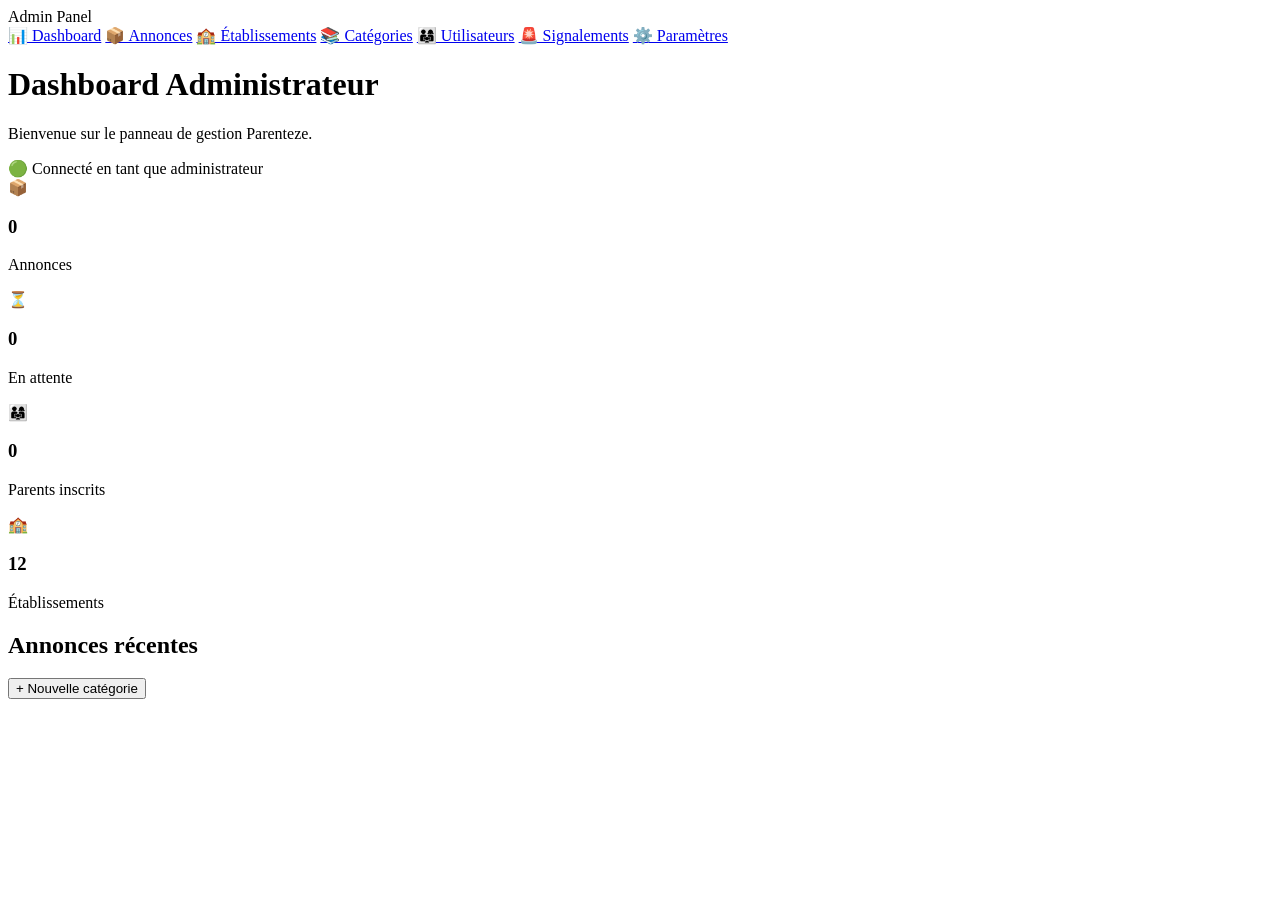
==== admin.html @ 51ce4161 "Enhance admin.html with dashboard and navigation" ====
<!DOCTYPE html>
        <span>Admin Panel</span>
      </div>
    </div>

    <nav class="sidebar-nav">
      <a class="active" href="#">📊 Dashboard</a>
      <a href="#annonces-section">📦 Annonces</a>
      <a href="#">🏫 Établissements</a>
      <a href="#">📚 Catégories</a>
      <a href="#">👨‍👩‍👧 Utilisateurs</a>
      <a href="#">🚨 Signalements</a>
      <a href="#">⚙️ Paramètres</a>
    </nav>

  </aside>

  <main class="dashboard-content">

    <div class="dashboard-header">
      <div>
        <h1>Dashboard Administrateur</h1>
        <p>Bienvenue sur le panneau de gestion Parenteze.</p>
      </div>

      <div class="admin-user">
        <span>🟢 Connecté en tant que administrateur</span>
      </div>
    </div>


    <section class="stats-grid">

      <div class="stat-card">
        <div class="stat-icon">📦</div>
        <div>
          <h3 id="statAds">0</h3>
          <p>Annonces</p>
        </div>
      </div>

      <div class="stat-card">
        <div class="stat-icon orange">⏳</div>
        <div>
          <h3 id="statPending">0</h3>
          <p>En attente</p>
        </div>
      </div>

      <div class="stat-card">
        <div class="stat-icon blue">👨‍👩‍👧</div>
        <div>
          <h3 id="statUsers">0</h3>
          <p>Parents inscrits</p>
        </div>
      </div>

      <div class="stat-card">
        <div class="stat-icon red">🏫</div>
        <div>
          <h3>12</h3>
          <p>Établissements</p>
        </div>
      </div>

    </section>


    <section id="annonces-section" class="dashboard-section">
      <div class="section-title-row">
        <h2>Annonces récentes</h2>
        <button class="btn btn-primary">+ Nouvelle catégorie</button>
      </div>

      <div id="adminAds" class="admin-ads-grid"></div>
    </section>

  </main>

</div>

</body>
</html>
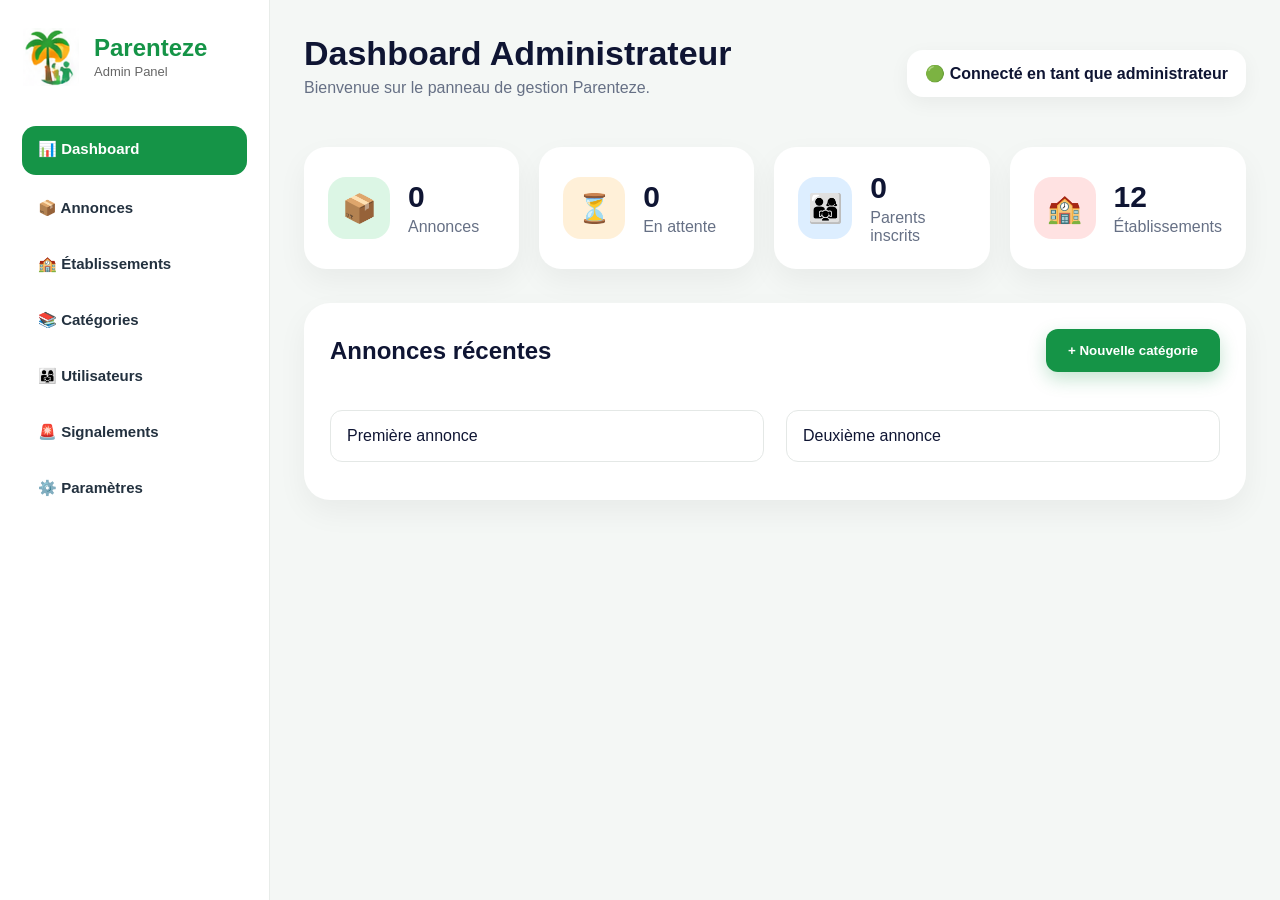
==== commit dde35087: "Update admin.html" ====
--- a/admin.html
+++ b/admin.html
@@ -1,16 +1,37 @@
 <!DOCTYPE html>
+<html lang="fr">
+<head>
+  <meta charset="UTF-8">
+  <meta name="viewport" content="width=device-width, initial-scale=1.0">
+  <title>Admin Parenteze</title>
+
+  <link rel="stylesheet" href="css/style.css">
+
+</head>
+
+<body class="admin-page">
+
+<div class="dashboard-layout">
+
+  <aside class="sidebar">
+
+    <div class="sidebar-logo">
+      <img src="assets/logo-parenteze.png">
+
+      <div>
+        <h2>Parenteze</h2>
         <span>Admin Panel</span>
       </div>
     </div>
 
     <nav class="sidebar-nav">
-      <a class="active" href="#">📊 Dashboard</a>
-      <a href="#annonces-section">📦 Annonces</a>
-      <a href="#">🏫 Établissements</a>
-      <a href="#">📚 Catégories</a>
-      <a href="#">👨‍👩‍👧 Utilisateurs</a>
-      <a href="#">🚨 Signalements</a>
-      <a href="#">⚙️ Paramètres</a>
+      <a class="active">📊 Dashboard</a>
+      <a>📦 Annonces</a>
+      <a>🏫 Établissements</a>
+      <a>📚 Catégories</a>
+      <a>👨‍👩‍👧 Utilisateurs</a>
+      <a>🚨 Signalements</a>
+      <a>⚙️ Paramètres</a>
     </nav>
 
   </aside>
@@ -18,45 +39,50 @@
   <main class="dashboard-content">
 
     <div class="dashboard-header">
+
       <div>
         <h1>Dashboard Administrateur</h1>
         <p>Bienvenue sur le panneau de gestion Parenteze.</p>
       </div>
 
       <div class="admin-user">
-        <span>🟢 Connecté en tant que administrateur</span>
+        🟢 Connecté en tant que administrateur
       </div>
+
     </div>
-
 
     <section class="stats-grid">
 
       <div class="stat-card">
         <div class="stat-icon">📦</div>
+
         <div>
-          <h3 id="statAds">0</h3>
+          <h3>0</h3>
           <p>Annonces</p>
         </div>
       </div>
 
       <div class="stat-card">
         <div class="stat-icon orange">⏳</div>
+
         <div>
-          <h3 id="statPending">0</h3>
+          <h3>0</h3>
           <p>En attente</p>
         </div>
       </div>
 
       <div class="stat-card">
         <div class="stat-icon blue">👨‍👩‍👧</div>
+
         <div>
-          <h3 id="statUsers">0</h3>
+          <h3>0</h3>
           <p>Parents inscrits</p>
         </div>
       </div>
 
       <div class="stat-card">
         <div class="stat-icon red">🏫</div>
+
         <div>
           <h3>12</h3>
           <p>Établissements</p>
@@ -65,14 +91,28 @@
 
     </section>
 
+    <section class="dashboard-section">
 
-    <section id="annonces-section" class="dashboard-section">
       <div class="section-title-row">
         <h2>Annonces récentes</h2>
-        <button class="btn btn-primary">+ Nouvelle catégorie</button>
+
+        <button class="btn btn-primary">
+          + Nouvelle catégorie
+        </button>
       </div>
 
-      <div id="adminAds" class="admin-ads-grid"></div>
+      <div class="admin-ads-grid">
+
+        <div class="admin-ad">
+          Première annonce
+        </div>
+
+        <div class="admin-ad">
+          Deuxième annonce
+        </div>
+
+      </div>
+
     </section>
 
   </main>
--- a/css/style.css
+++ b/css/style.css
@@ -0,0 +1,810 @@
+:root{
+  --green:#159447;
+  --green-dark:#087231;
+  --orange:#ff8a00;
+  --yellow:#ffbd2e;
+  --ink:#0f1533;
+  --muted:#5f6475;
+  --soft:#f5faf6;
+  --white:#fff;
+  --border:#e4e8e6;
+  --shadow:0 18px 45px rgba(20,50,30,.13);
+}
+
+*{
+  box-sizing:border-box;
+}
+
+body{
+  margin:0;
+  font-family:Inter,Arial,sans-serif;
+  color:var(--ink);
+  background:#fff;
+}
+
+a{
+  text-decoration:none;
+  color:inherit;
+}
+
+/* HEADER */
+
+.header{
+  height:78px;
+  display:flex;
+  align-items:center;
+  justify-content:space-between;
+  padding:0 28px;
+  background:#fff;
+  border-bottom:1px solid #edf0ee;
+  position:sticky;
+  top:0;
+  z-index:10;
+}
+
+.brand{
+  display:flex;
+  align-items:center;
+}
+
+.logo{
+  display:flex;
+  align-items:center;
+  gap:12px;
+}
+
+.logo img{
+  width:58px;
+  height:58px;
+  object-fit:contain;
+}
+
+.logo-text h1{
+  margin:0;
+  font-size:22px;
+  line-height:1;
+  color:var(--green);
+  font-weight:900;
+}
+
+.logo-text h1 span{
+  color:var(--orange);
+  font-size:14px;
+}
+
+.logo-text p{
+  margin:4px 0 0;
+  font-size:13px;
+  color:#555;
+  line-height:1.2;
+}
+
+nav{
+  display:flex;
+  gap:30px;
+  font-weight:700;
+  font-size:15px;
+}
+
+nav a.active{
+  color:var(--green);
+  border-bottom:3px solid var(--green);
+}
+
+.actions{
+  display:flex;
+  gap:10px;
+}
+
+/* BUTTONS */
+
+.btn{
+  border:0;
+  border-radius:12px;
+  padding:14px 22px;
+  font-weight:800;
+  cursor:pointer;
+  display:inline-block;
+  white-space:nowrap;
+}
+
+.btn-primary{
+  background:var(--green);
+  color:white;
+  box-shadow:0 7px 18px rgba(21,148,71,.25);
+}
+
+.btn-primary:hover{
+  background:var(--green-dark);
+}
+
+.btn-outline{
+  background:white;
+  border:1.5px solid var(--green);
+  color:var(--green);
+}
+
+.btn-light{
+  background:#fff;
+  color:var(--green);
+}
+
+.btn-orange{
+  background:var(--orange);
+  color:#fff;
+}
+
+.full{
+  width:100%;
+  margin:7px 0;
+}
+
+/* HERO */
+
+.hero{
+  min-height:480px;
+  display:grid;
+  grid-template-columns:1fr 1fr;
+  align-items:center;
+  padding:50px 70px 20px;
+  background:linear-gradient(90deg,#fff 0%,#fff 48%,#f3faf0 100%);
+  overflow:hidden;
+}
+
+.hero h1{
+  font-size:54px;
+  line-height:1.08;
+  margin:0 0 25px;
+  font-weight:900;
+  letter-spacing:-1.6px;
+}
+
+.hero h1 span{
+  color:var(--green);
+}
+
+.hero p{
+  max-width:520px;
+  font-size:18px;
+  line-height:1.6;
+  color:#202436;
+}
+
+.badges{
+  display:flex;
+  gap:45px;
+  margin-top:35px;
+}
+
+.badges div{
+  display:flex;
+  gap:10px;
+  align-items:center;
+  font-size:15px;
+}
+
+.hero-visual{
+  display:flex;
+  justify-content:center;
+  align-items:center;
+  overflow:hidden;
+}
+
+.hero-image{
+  width:100%;
+  max-width:520px;
+  height:auto;
+  object-fit:contain;
+  display:block;
+  border-radius:36px;
+  box-shadow:0 18px 40px rgba(0,0,0,0.08);
+}
+
+.doodle{
+  position:absolute;
+  font-size:48px;
+}
+
+.d1{
+  left:70px;
+  top:60px;
+}
+
+.d2{
+  right:70px;
+  top:35px;
+}
+
+.d3{
+  right:10px;
+  top:190px;
+}
+
+.d4{
+  left:30px;
+  bottom:110px;
+}
+
+/* SEARCH */
+
+.search-box{
+  width:min(1060px,90%);
+  margin:-30px auto 0;
+  background:#fff;
+  border-radius:14px;
+  box-shadow:var(--shadow);
+  padding:20px;
+  display:grid;
+  grid-template-columns:1fr 1fr 1fr auto;
+  gap:12px;
+  position:relative;
+  z-index:3;
+}
+
+select,
+input,
+textarea{
+  width:100%;
+  padding:17px;
+  border:1px solid var(--border);
+  border-radius:10px;
+  background:#fff;
+  font-size:15px;
+}
+
+textarea{
+  min-height:130px;
+  resize:vertical;
+}
+
+/* SECTIONS */
+
+.section{
+  padding:32px 65px;
+}
+
+.section h2{
+  text-align:center;
+  font-size:29px;
+  margin:0;
+  font-weight:900;
+}
+
+.underline{
+  width:55px;
+  height:3px;
+  background:var(--green);
+  margin:14px auto 34px;
+  border-radius:4px;
+}
+
+/* CATEGORIES */
+
+.category-grid{
+  display:grid;
+  grid-template-columns:repeat(6,1fr);
+  gap:16px;
+}
+
+.cat-card{
+  border:1px solid var(--border);
+  border-radius:11px;
+  text-align:center;
+  padding:28px 10px;
+  background:#fff;
+  transition:.2s;
+}
+
+.cat-card:hover{
+  transform:translateY(-4px);
+  box-shadow:var(--shadow);
+}
+
+.cat-icon{
+  width:78px;
+  height:78px;
+  border-radius:50%;
+  display:grid;
+  place-items:center;
+  margin:0 auto 15px;
+  font-size:38px;
+  background:#dcf4df;
+}
+
+.cat-card:nth-child(2) .cat-icon{
+  background:#dcefff;
+}
+
+.cat-card:nth-child(3) .cat-icon{
+  background:#fff0bd;
+}
+
+.cat-card:nth-child(4) .cat-icon{
+  background:#e7d9ff;
+}
+
+.cat-card:nth-child(5) .cat-icon{
+  background:#ffd9e6;
+}
+
+.cat-card:nth-child(6) .cat-icon{
+  background:#ffe4bf;
+}
+
+.cat-card h3{
+  font-size:17px;
+  margin:7px 0;
+  min-height:42px;
+}
+
+.cat-card small{
+  color:#555;
+}
+
+/* HOW */
+
+.how{
+  background:#f5fbf2;
+}
+
+.steps{
+  display:grid;
+  grid-template-columns:repeat(4,1fr);
+  gap:40px;
+  text-align:center;
+}
+
+.icon{
+  width:82px;
+  height:82px;
+  border-radius:50%;
+  background:white;
+  display:grid;
+  place-items:center;
+  margin:0 auto 20px;
+  font-size:35px;
+  box-shadow:0 10px 30px rgba(0,0,0,.08);
+}
+
+.step p{
+  color:#555;
+  line-height:1.5;
+}
+
+/* ADS */
+
+.ads-grid{
+  display:grid;
+  grid-template-columns:repeat(4,1fr);
+  gap:22px;
+  max-width:1120px;
+  margin:auto;
+}
+
+.ad{
+  border:1px solid var(--border);
+  border-radius:9px;
+  overflow:hidden;
+  background:#fff;
+}
+
+.ad-img{
+  height:150px;
+  background:#dde8dd;
+  display:grid;
+  place-items:center;
+  font-size:50px;
+}
+
+.ad-body{
+  padding:14px;
+}
+
+.tag{
+  display:inline-block;
+  border-radius:4px;
+  padding:6px 8px;
+  color:#fff;
+  font-size:12px;
+  font-weight:900;
+  margin-bottom:8px;
+}
+
+.tag.sell{
+  background:#ff7a00;
+}
+
+.tag.donate{
+  background:#20b15a;
+}
+
+.tag.search{
+  background:#3275dd;
+}
+
+.ad h3{
+  font-size:16px;
+  margin:4px 0;
+}
+
+.ad p{
+  color:#555;
+  font-size:13px;
+}
+
+.price{
+  color:var(--green);
+  font-weight:900;
+  font-size:18px;
+}
+
+.center{
+  text-align:center;
+  margin-top:25px;
+}
+
+/* FOOTER */
+
+.footer{
+  background:linear-gradient(90deg,#159447,#0f883f);
+  color:#fff;
+  padding:35px 90px;
+  display:flex;
+  justify-content:space-between;
+  align-items:center;
+}
+
+.footer h2{
+  margin:0;
+  font-size:27px;
+}
+
+/* PAGES */
+
+.page{
+  background:#f5faf6;
+  min-height:100vh;
+  padding:40px;
+}
+
+.auth-card,
+.form-card,
+.legal main{
+  max-width:520px;
+  margin:40px auto;
+  background:#fff;
+  padding:32px;
+  border-radius:18px;
+  box-shadow:var(--shadow);
+}
+
+.form-card{
+  max-width:680px;
+}
+
+.admin-wrap{
+  max-width:1100px;
+  margin:auto;
+  background:#fff;
+  padding:30px;
+  border-radius:18px;
+  box-shadow:var(--shadow);
+}
+
+.check{
+  display:block;
+  margin:12px 0;
+  color:#555;
+}
+
+hr{
+  border:0;
+  border-top:1px solid #e5e5e5;
+  margin:22px 0;
+}
+
+.admin-ad{
+  border:1px solid var(--border);
+  border-radius:12px;
+  padding:16px;
+  margin:12px 0;
+}
+
+/* RESPONSIVE */
+
+@media(max-width:980px){
+
+  .header{
+    padding:15px 18px;
+    height:auto;
+    flex-wrap:wrap;
+    gap:14px;
+    position:relative;
+  }
+
+  nav{
+    order:3;
+    width:100%;
+    overflow:auto;
+    gap:18px;
+  }
+
+  .hero{
+    grid-template-columns:1fr;
+    padding:35px 25px;
+  }
+
+  .hero h1{
+    font-size:38px;
+  }
+
+  .search-box{
+    grid-template-columns:1fr;
+    margin-top:20px;
+  }
+
+  .category-grid,
+  .ads-grid,
+  .steps{
+    grid-template-columns:1fr 1fr;
+  }
+
+  .footer{
+    flex-direction:column;
+    gap:20px;
+    text-align:center;
+    padding:30px;
+  }
+}
+
+@media(max-width:600px){
+
+  .category-grid,
+  .ads-grid,
+  .steps{
+    grid-template-columns:1fr;
+  }
+
+  .actions{
+    flex-direction:column;
+    width:100%;
+  }
+
+  .btn{
+    padding:13px 15px;
+  }
+}
+
+/* FOOTER LINKS */
+
+.footer-links{
+  display:flex;
+  gap:14px;
+  margin-top:16px;
+  flex-wrap:wrap;
+  align-items:center;
+}
+
+.footer-links a{
+  color:rgba(255,255,255,0.78);
+  font-size:13px;
+  font-weight:500;
+  transition:0.2s;
+}
+
+.footer-links a:hover{
+  color:#fff;
+}
+
+.footer-links a:not(:last-child)::after{
+  content:"•";
+  margin-left:14px;
+  opacity:0.5;
+}
+
+/* =========================
+   ADMIN DASHBOARD V2
+========================= */
+
+.admin-page{
+  background:#f4f7f5;
+}
+
+.dashboard-layout{
+  display:flex;
+  min-height:100vh;
+}
+
+.sidebar{
+  width:270px;
+  background:#ffffff;
+  border-right:1px solid #e8ece9;
+  padding:28px 22px;
+  position:sticky;
+  top:0;
+  height:100vh;
+}
+
+.sidebar-logo{
+  display:flex;
+  align-items:center;
+  gap:14px;
+  margin-bottom:40px;
+}
+
+.sidebar-logo img{
+  width:58px;
+  height:58px;
+  object-fit:contain;
+}
+
+.sidebar-logo h2{
+  margin:0;
+  color:#159447;
+  font-size:24px;
+}
+
+.sidebar-logo span{
+  font-size:13px;
+  color:#666;
+}
+
+.sidebar-nav{
+  display:flex;
+  flex-direction:column;
+  gap:10px;
+}
+
+.sidebar-nav a{
+  padding:14px 16px;
+  border-radius:14px;
+  font-weight:700;
+  color:#23313f;
+  transition:0.2s;
+}
+
+.sidebar-nav a:hover{
+  background:#f2f7f4;
+}
+
+.sidebar-nav a.active{
+  background:#159447;
+  color:#fff;
+}
+
+.dashboard-content{
+  flex:1;
+  padding:34px;
+}
+
+.dashboard-header{
+  display:flex;
+  justify-content:space-between;
+  align-items:center;
+  margin-bottom:34px;
+}
+
+.dashboard-header h1{
+  margin:0;
+  font-size:34px;
+}
+
+.dashboard-header p{
+  color:#667085;
+  margin-top:6px;
+}
+
+.admin-user{
+  background:#fff;
+  padding:14px 18px;
+  border-radius:16px;
+  box-shadow:0 6px 20px rgba(0,0,0,0.05);
+  font-weight:700;
+}
+
+.stats-grid{
+  display:grid;
+  grid-template-columns:repeat(4,1fr);
+  gap:20px;
+  margin-bottom:34px;
+}
+
+.stat-card{
+  background:#fff;
+  border-radius:22px;
+  padding:24px;
+  display:flex;
+  align-items:center;
+  gap:18px;
+  box-shadow:0 12px 30px rgba(0,0,0,0.05);
+}
+
+.stat-icon{
+  width:62px;
+  height:62px;
+  border-radius:18px;
+  display:grid;
+  place-items:center;
+  font-size:28px;
+  background:#dcf6e5;
+}
+
+.stat-icon.orange{
+  background:#fff0d8;
+}
+
+.stat-icon.blue{
+  background:#ddeeff;
+}
+
+.stat-icon.red{
+  background:#ffe2e2;
+}
+
+.stat-card h3{
+  margin:0;
+  font-size:30px;
+}
+
+.stat-card p{
+  margin:4px 0 0;
+  color:#667085;
+}
+
+.dashboard-section{
+  background:#fff;
+  border-radius:26px;
+  padding:26px;
+  box-shadow:0 12px 30px rgba(0,0,0,0.05);
+}
+
+.section-title-row{
+  display:flex;
+  justify-content:space-between;
+  align-items:center;
+  margin-bottom:26px;
+}
+
+.section-title-row h2{
+  margin:0;
+}
+
+.admin-ads-grid{
+  display:grid;
+  grid-template-columns:repeat(2,1fr);
+  gap:22px;
+}
+
+@media(max-width:1100px){
+
+  .stats-grid{
+    grid-template-columns:1fr 1fr;
+  }
+
+  .admin-ads-grid{
+    grid-template-columns:1fr;
+  }
+}
+
+@media(max-width:860px){
+
+  .dashboard-layout{
+    flex-direction:column;
+  }
+
+  .sidebar{
+    width:100%;
+    height:auto;
+    position:relative;
+  }
+
+  .dashboard-header{
+    flex-direction:column;
+    align-items:flex-start;
+    gap:18px;
+  }
+
+  .stats-grid{
+    grid-template-columns:1fr;
+  }
+}
